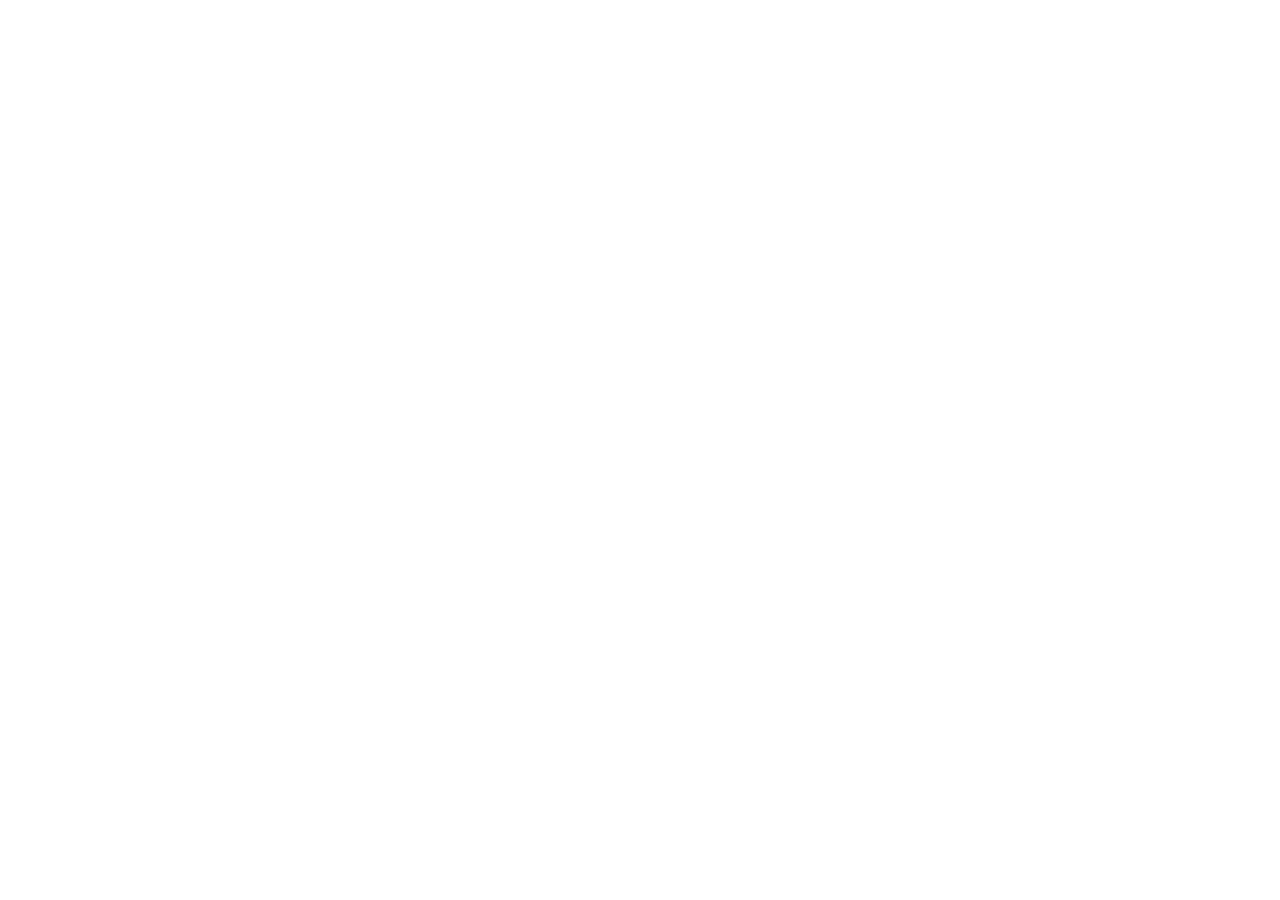
==== Pages/About.html @ cf289579 "DAY 1 DONE" ====
<!DOCTYPE html>
<html lang="en">
<head>
    <meta charset="UTF-8">
    <meta name="viewport" content="width=device-width, initial-scale=1.0">
    <title>About Us</title>
    <link rel="stylesheet" href="/style/reset.css" />
</head>
<body>
    
</body>
</html>
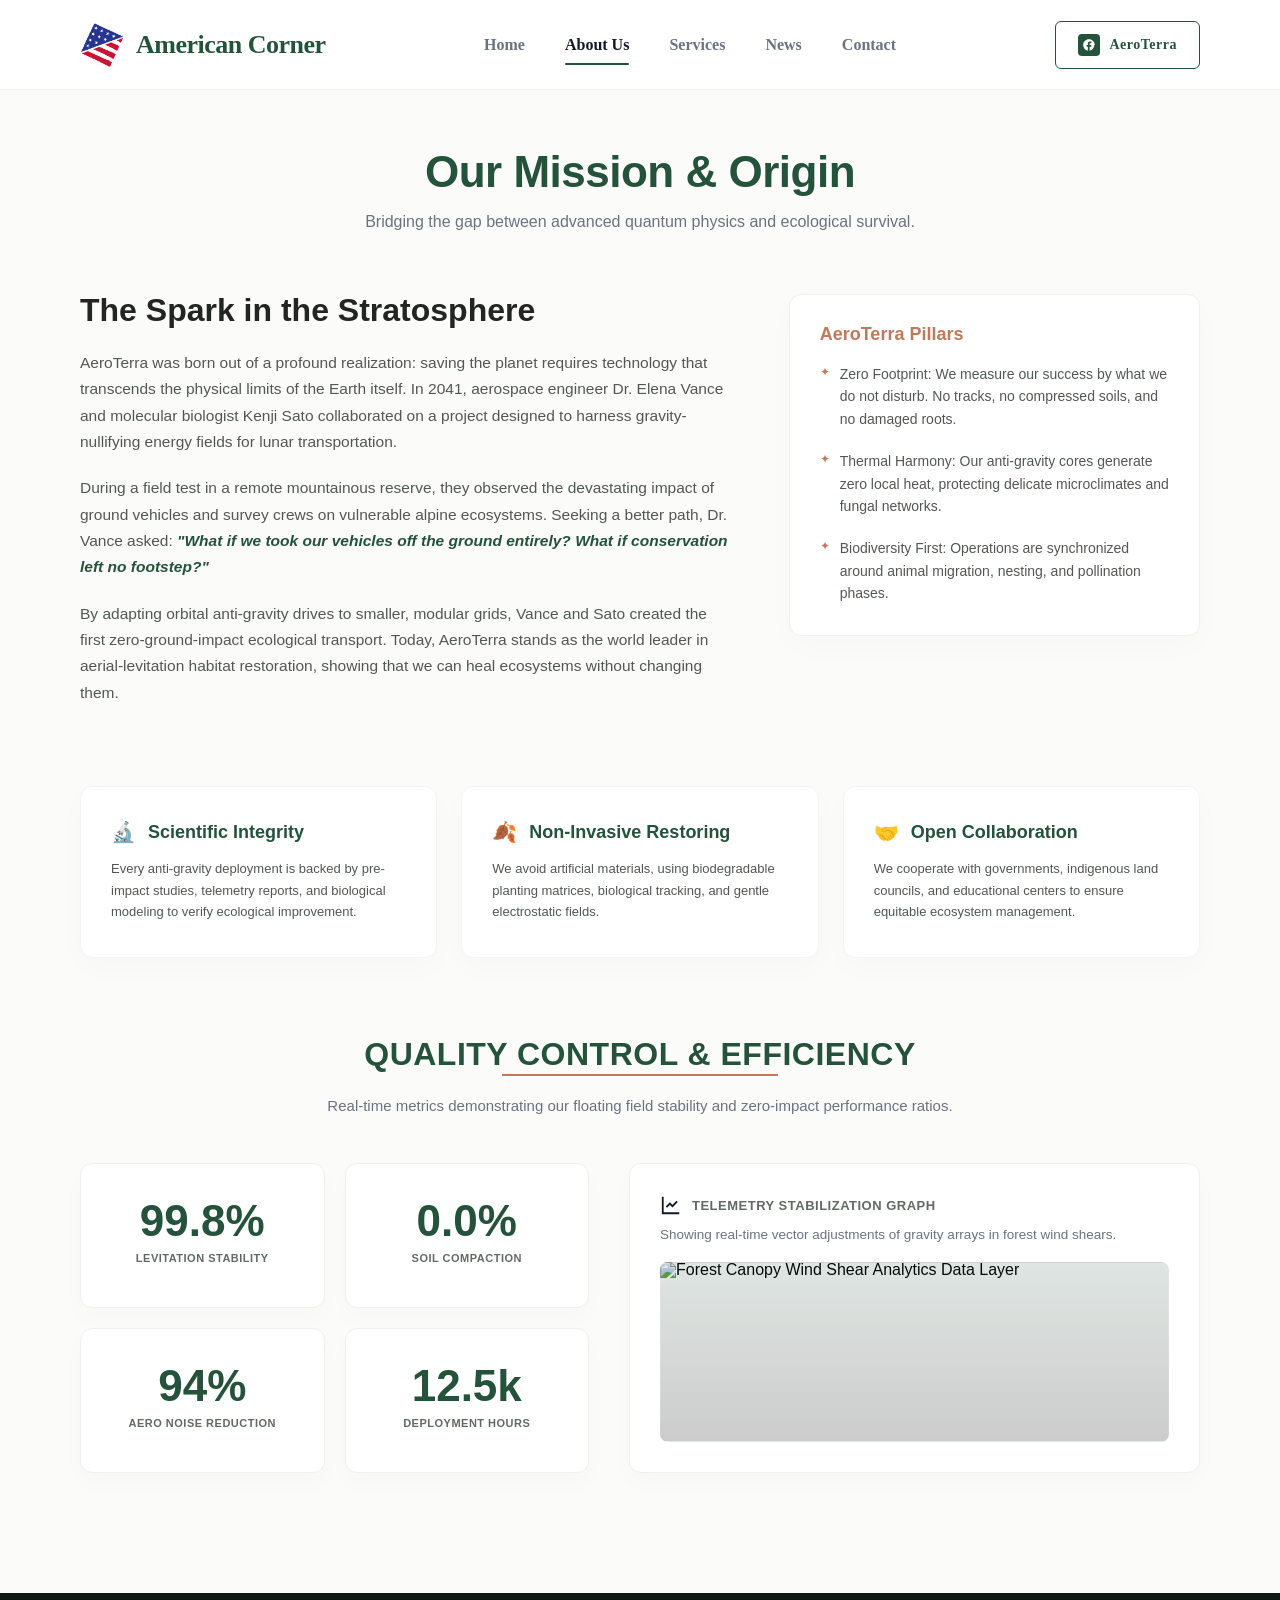
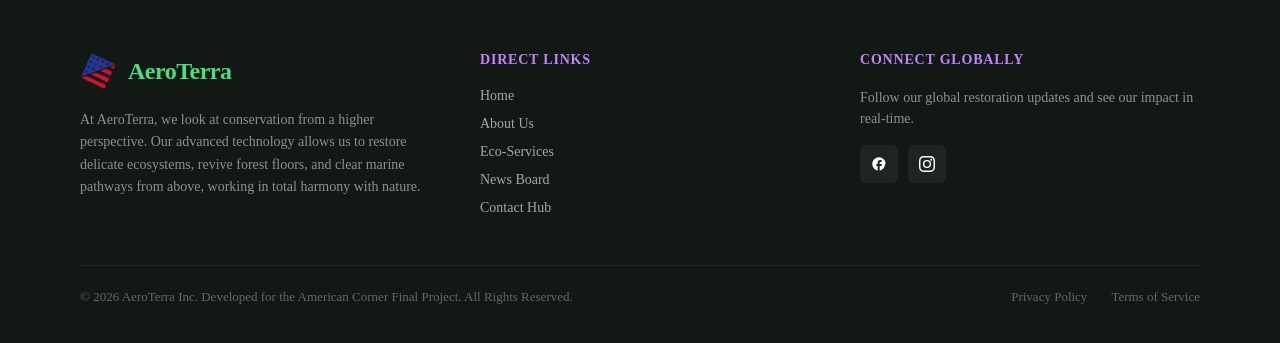
==== commit 3846b2d5: "DONE" ====
--- a/Pages/About.html
+++ b/Pages/About.html
@@ -1,12 +1,271 @@
-<!DOCTYPE html>
+<!doctype html>
 <html lang="en">
-<head>
-    <meta charset="UTF-8">
-    <meta name="viewport" content="width=device-width, initial-scale=1.0">
-    <title>About Us</title>
+  <head>
+    <meta charset="UTF-8" />
+    <meta name="viewport" content="width=device-width, initial-scale=1.0" />
+    <title>About Us - AeroTerra</title>
     <link rel="stylesheet" href="/style/reset.css" />
-</head>
-<body>
-    
-</body>
+    <link rel="stylesheet" href="/style/style.css" />
+  </head>
+  <body>
+    <nav class="navbar">
+      <div class="logo-container" onclick="window.location.href = '/'">
+        <img
+          src="/images/amspaces_logo_mark.png"
+          alt="Logo"
+          class="logo-icon"
+        />
+        <span class="logo-text">American Corner</span>
+      </div>
+
+      <ul class="nav-links">
+        <li><a href="/">Home</a></li>
+        <li><a href="/Pages/About.html" class="active">About Us</a></li>
+        <li><a href="/Pages/services.html">Services</a></li>
+        <li><a href="/Pages/News.html">News</a></li>
+        <li><a href="/Pages/Contact.html">Contact</a></li>
+      </ul>
+
+      <a
+        href="https://www.facebook.com/AmericanCornerTbilisi"
+        class="cta-button"
+        target="_blank"
+        rel="noopener noreferrer"
+      >
+        <div class="ts-icon">
+          <svg viewBox="0 0 24 24" fill="currentColor">
+            <path
+              d="M22 12c0-5.52-4.48-10-10-10S2 6.48 2 12c0 4.84 3.44 8.87 8 9.8V15H8v-3h2V9.5C10 7.57 11.57 6 13.5 6H16v3h-2c-.55 0-1 .45-1 1v2h3v3h-3v6.8c4.56-.93 8-4.96 8-9.8z"
+            />
+          </svg>
+        </div>
+        AeroTerra
+      </a>
+    </nav>
+
+    <main>
+      <section class="about-hero">
+        <h1 class="about-main-title">Our Mission & Origin</h1>
+        <p class="about-subtitle">
+          Bridging the gap between advanced quantum physics and ecological
+          survival.
+        </p>
+      </section>
+
+      <section class="about-story-container">
+        <div class="story-left">
+          <h2 class="about-section-heading">The Spark in the Stratosphere</h2>
+          <p class="story-paragraph">
+            AeroTerra was born out of a profound realization: saving the planet
+            requires technology that transcends the physical limits of the Earth
+            itself. In 2041, aerospace engineer Dr. Elena Vance and molecular
+            biologist Kenji Sato collaborated on a project designed to harness
+            gravity-nullifying energy fields for lunar transportation.
+          </p>
+          <p class="story-paragraph">
+            During a field test in a remote mountainous reserve, they observed
+            the devastating impact of ground vehicles and survey crews on
+            vulnerable alpine ecosystems. Seeking a better path, Dr. Vance
+            asked:
+            <span class="quote-text"
+              >"What if we took our vehicles off the ground entirely? What if
+              conservation left no footstep?"</span
+            >
+          </p>
+          <p class="story-paragraph">
+            By adapting orbital anti-gravity drives to smaller, modular grids,
+            Vance and Sato created the first zero-ground-impact ecological
+            transport. Today, AeroTerra stands as the world leader in
+            aerial-levitation habitat restoration, showing that we can heal
+            ecosystems without changing them.
+          </p>
+        </div>
+
+        <aside class="story-right-panel">
+          <h3 class="panel-heading">AeroTerra Pillars</h3>
+          <ul class="pillars-list">
+            <li>
+              <strong>Zero Footprint:</strong> We measure our success by what we
+              do not disturb. No tracks, no compressed soils, and no damaged
+              roots.
+            </li>
+            <li>
+              <strong>Thermal Harmony:</strong> Our anti-gravity cores generate
+              zero local heat, protecting delicate microclimates and fungal
+              networks.
+            </li>
+            <li>
+              <strong>Biodiversity First:</strong> Operations are synchronized
+              around animal migration, nesting, and pollination phases.
+            </li>
+          </ul>
+        </aside>
+      </section>
+
+      <section class="values-section">
+        <div class="values-grid">
+          <article class="value-card">
+            <div class="card-title-row">
+              <span class="card-icon">🔬</span>
+              <h3>Scientific Integrity</h3>
+            </div>
+            <p>
+              Every anti-gravity deployment is backed by pre-impact studies,
+              telemetry reports, and biological modeling to verify ecological
+              improvement.
+            </p>
+          </article>
+
+          <article class="value-card">
+            <div class="card-title-row">
+              <span class="card-icon">🍂</span>
+              <h3>Non-Invasive Restoring</h3>
+            </div>
+            <p>
+              We avoid artificial materials, using biodegradable planting
+              matrices, biological tracking, and gentle electrostatic fields.
+            </p>
+          </article>
+
+          <article class="value-card">
+            <div class="card-title-row">
+              <span class="card-icon">🤝</span>
+              <h3>Open Collaboration</h3>
+            </div>
+            <p>
+              We cooperate with governments, indigenous land councils, and
+              educational centers to ensure equitable ecosystem management.
+            </p>
+          </article>
+        </div>
+      </section>
+
+      <section class="qc-section">
+        <h2 class="qc-main-title">QUALITY CONTROL & EFFICIENCY</h2>
+        <p class="qc-subtitle">
+          Real-time metrics demonstrating our floating field stability and
+          zero-impact performance ratios.
+        </p>
+
+        <div class="qc-dashboard-container">
+          <div class="metrics-grid">
+            <div class="metric-box">
+              <div class="metric-number">99.8%</div>
+              <div class="metric-label">LEVITATION STABILITY</div>
+            </div>
+            <div class="metric-box">
+              <div class="metric-number">0.0%</div>
+              <div class="metric-label">SOIL COMPACTION</div>
+            </div>
+            <div class="metric-box">
+              <div class="metric-number">94%</div>
+              <div class="metric-label">AERO NOISE REDUCTION</div>
+            </div>
+            <div class="metric-box">
+              <div class="metric-number">12.5k</div>
+              <div class="metric-label">DEPLOYMENT HOURS</div>
+            </div>
+          </div>
+
+          <div class="telemetry-box">
+            <div class="telemetry-header">
+              <svg
+                class="graph-icon"
+                viewBox="0 0 24 24"
+                fill="none"
+                stroke="currentColor"
+                stroke-width="2"
+              >
+                <path d="M3 3v18h18M18.7 8l-5.1 5.2-2.8-2.7L7 14.3" />
+              </svg>
+              <h4>TELEMETRY STABILIZATION GRAPH</h4>
+            </div>
+            <p>
+              Showing real-time vector adjustments of gravity arrays in forest
+              wind shears.
+            </p>
+
+            <div class="telemetry-visual-wrapper">
+              <img
+                src="https://images.unsplash.com/photo-1511497584788-876760111969?q=80&w=1200"
+                alt="Forest Canopy Wind Shear Analytics Data Layer"
+                class="telemetry-img"
+              />
+              <div class="telemetry-grid-overlay"></div>
+            </div>
+          </div>
+        </div>
+      </section>
+    </main>
+
+    <footer class="footer-container">
+      <div class="footer-top">
+        <div class="footer-brand">
+          <div class="footer-logo-row">
+            <img
+              src="/images/amspaces_logo_mark.png"
+              alt="AeroTerra Logo"
+              class="footer-logo-icon"
+            />
+            <span class="footer-logo-text">AeroTerra</span>
+          </div>
+          <p class="footer-description-text">
+<p class="footer-description-text">
+            At AeroTerra, we look at conservation from a higher perspective. Our advanced technology 
+            allows us to restore delicate ecosystems, revive forest floors, and clear marine pathways 
+            from above, working in total harmony with nature.
+          </p>
+        </div>
+
+        <div class="footer-links-col">
+          <h3 class="footer-heading">DIRECT LINKS</h3>
+          <ul class="footer-links-list">
+            <li><a href="#">Home</a></li>
+            <li><a href="/Pages/About.html">About Us</a></li>
+            <li><a href="/Pages/services.html">Eco-Services</a></li>
+            <li><a href="/Pages/News.html">News Board</a></li>
+            <li><a href="/Pages/Contact.html">Contact Hub</a></li>
+          </ul>
+        </div>
+
+        <div class="footer-social-col">
+          <h3 class="footer-heading">CONNECT GLOBALLY</h3>
+          <p class="footer-social-text">
+            Follow our global restoration updates and see our impact in real-time.
+          </p>
+
+          <div class="footer-social-icons">
+            <a href="#" class="social-icon-btn" aria-label="Facebook">
+              <svg viewBox="0 0 24 24" fill="currentColor">
+                <path
+                  d="M22 12c0-5.52-4.48-10-10-10S2 6.48 2 12c0 4.84 3.44 8.87 8 9.8V15H8v-3h2V9.5C10 7.57 11.57 6 13.5 6H16v3h-2c-.55 0-1 .45-1 1v2h3v3h-3v6.8c4.56-.93 8-4.96 8-9.8z"
+                />
+              </svg>
+            </a>
+
+            <a href="#" class="social-icon-btn" aria-label="Instagram">
+              <svg viewBox="0 0 24 24" fill="currentColor">
+                <path
+                  d="M12 2.163c3.204 0 3.584.012 4.85.07 3.252.148 4.771 1.691 4.919 4.919.058 1.265.069 1.645.069 4.849 0 3.205-.012 3.584-.069 4.849-.149 3.225-1.664 4.771-4.919 4.919-1.266.058-1.644.07-4.85.07-3.204 0-3.584-.012-4.849-.07-3.26-.149-4.771-1.699-4.919-4.92-.058-1.265-.07-1.644-.07-4.849 0-3.204.013-3.583.07-4.849.149-3.227 1.664-4.771 4.919-4.919 1.266-.057 1.645-.069 4.849-.069zM12 0C8.741 0 8.333.014 7.053.072 2.695.272.273 2.69.073 7.051.014 8.333 0 8.741 0 12c0 3.259.014 3.668.072 4.948.2 4.358 2.618 6.78 6.98 6.98 1.281.058 1.689.072 4.948.072 3.259 0 3.668-.014 4.948-.072 4.354-.2 6.782-2.618 6.979-6.98.059-1.28.073-1.689.073-4.948 0-3.259-.014-3.667-.072-4.947-.196-4.354-2.617-6.78-6.979-6.98C15.668.014 15.259 0 12 0zm0 5.838a6.162 6.162 0 100 12.324 6.162 6.162 0 000-12.324zM12 16a4 4 0 110-8 4 4 0 010 8zm6.406-11.845a1.44 1.44 0 100 2.881 1.44 1.44 0 000-2.881z"
+                />
+              </svg>
+            </a>
+          </div>
+        </div>
+      </div>
+
+      <hr class="footer-divider" />
+
+      <div class="footer-bottom">
+        <span class="copyright"
+          >© 2026 AeroTerra Inc. Developed for the American Corner Final
+          Project. All Rights Reserved.</span
+        >
+        <div class="legal-links">
+          <a href="#">Privacy Policy</a>
+          <a href="#">Terms of Service</a>
+        </div>
+      </div>
+    </footer>
+  </body>
 </html>
--- a/style/style.css
+++ b/style/style.css
@@ -0,0 +1,1797 @@
+/* ==========================================================================
+   GLOBAL CONFIGURATION
+   ========================================================================== */
+* {
+  margin: 0;
+  padding: 0;
+  box-sizing: border-box; /* Ensures padding doesn't break element sizes */
+  font-family: "Segoe UI", Tahoma, Geneva, Verdana, sans-serif;
+}
+
+body {
+  background-color: #fbfbfa;
+  min-height: 100vh;
+}
+
+/* ==========================================================================
+   NAVBAR STYLE
+   ========================================================================== */
+.navbar {
+  position: sticky;
+  top: 0;
+  z-index: 100;
+  background-color: #ffffff;
+  height: 90px;
+  padding: 0 80px;
+  border-bottom: 1px solid #f0f0ee;
+  display: flex;
+  justify-content: space-between;
+  align-items: center;
+}
+
+.logo-container {
+  display: flex;
+  align-items: center;
+  gap: 12px;
+  cursor: pointer;
+}
+
+.logo-icon {
+  width: 44px;
+  height: 44px;
+  object-fit: contain;
+  border-radius: 10px;
+  transition: transform 0.3s ease;
+}
+
+.logo-container:hover .logo-icon {
+  transform: scale(1.05);
+}
+
+.logo-text {
+  font-size: 26px;
+  font-weight: 700;
+  color: #24523b;
+  letter-spacing: -0.5px;
+}
+
+.nav-links {
+  display: flex;
+  list-style: none;
+  gap: 40px;
+}
+
+.nav-links a {
+  text-decoration: none;
+  color: #6b7280;
+  font-size: 16px;
+  font-weight: 600;
+  padding: 8px 0;
+  position: relative;
+  transition: color 0.2s ease;
+}
+
+.nav-links a:hover {
+  color: #24523b;
+}
+
+.nav-links a.active {
+  color: #111827;
+  font-weight: 700;
+}
+
+/* Underline Animation Effect on Link Hover */
+.nav-links a::after {
+  content: "";
+  position: absolute;
+  bottom: -4px;
+  left: 0;
+  width: 100%;
+  height: 2px;
+  background-color: #24523b;
+  border-radius: 2px;
+  transform: scaleX(0);
+  transition: transform 0.25s ease-in-out;
+}
+
+.nav-links a.active::after,
+.nav-links a:hover::after {
+  transform: scaleX(1);
+}
+
+/* Navigation Call To Action button */
+.cta-button {
+  display: flex;
+  align-items: center;
+  gap: 10px;
+  border: 1px solid #24523b;
+  color: #24523b;
+  background: transparent;
+  padding: 12px 22px;
+  font-size: 14px;
+  font-weight: 700;
+  letter-spacing: 0.5px;
+  border-radius: 6px;
+  text-decoration: none;
+  transition: all 0.25s ease;
+}
+
+.ts-icon {
+  display: inline-flex;
+  align-items: center;
+  justify-content: center;
+  background-color: #24523b;
+  color: #ffffff;
+  width: 22px;
+  height: 22px;
+  border-radius: 4px;
+}
+
+.ts-icon svg {
+  width: 14px;
+  height: 14px;
+}
+
+.cta-button:hover {
+  background-color: rgba(36, 82, 59, 0.05);
+  box-shadow: 0 2px 8px rgba(36, 82, 59, 0.15);
+}
+
+/* ==========================================================================
+   HERO SECTION STYLE
+   ========================================================================== */
+.hero-container {
+  max-width: 1280px;
+  margin: 80px auto;
+  padding: 0 80px;
+  display: flex;
+  align-items: center;
+  justify-content: space-between;
+  gap: 60px;
+}
+
+.hero-left {
+  flex: 1.2;
+  max-width: 620px;
+}
+
+.hero-badge {
+  display: inline-block;
+  border: 1px solid #24523b;
+  color: #24523b;
+  font-size: 11px;
+  font-weight: 600;
+  letter-spacing: 0.5px;
+  padding: 6px 14px;
+  border-radius: 4px;
+  margin-bottom: 28px;
+  background-color: rgba(36, 82, 59, 0.04);
+}
+
+.hero-title {
+  font-size: 52px;
+  font-weight: 800;
+  color: #222522;
+  line-height: 1.15;
+  margin-bottom: 24px;
+  letter-spacing: -1px;
+}
+
+.highlight-text {
+  color: #24523b;
+}
+
+.hero-description {
+  font-size: 16px;
+  line-height: 1.65;
+  color: #525853;
+  margin-bottom: 40px;
+}
+
+.hero-buttons {
+  display: flex;
+  gap: 16px;
+}
+
+.btn-primary {
+  display: inline-block;
+  background-color: #24523b;
+  color: #ffffff;
+  text-decoration: none;
+  font-size: 15px;
+  font-weight: 700;
+  padding: 14px 32px;
+  border-radius: 6px;
+  transition: all 0.2s ease;
+  border: 1px solid #24523b;
+}
+
+.btn-primary:hover {
+  background-color: #1b3d2c;
+  border-color: #1b3d2c;
+  box-shadow: 0 4px 12px rgba(36, 82, 59, 0.15);
+}
+
+.btn-secondary {
+  display: inline-block;
+  border: 1px solid #24523b;
+  color: #24523b;
+  text-decoration: none;
+  font-size: 15px;
+  font-weight: 700;
+  padding: 14px 32px;
+  border-radius: 6px;
+  transition: all 0.2s ease;
+  background-color: transparent;
+}
+
+.btn-secondary:hover {
+  background-color: rgba(36, 82, 59, 0.04);
+}
+
+.hero-right {
+  flex: 0.8;
+  display: flex;
+  justify-content: flex-end;
+}
+
+/* Organic circular shape border-radius */
+.blob-image-wrapper {
+  width: 100%;
+  max-width: 480px;
+  height: 440px;
+  overflow: hidden;
+  box-shadow: 0 20px 40px rgba(0, 0, 0, 0.06);
+  border-radius: 42% 58% 50% 50% / 55% 45% 55% 45%;
+  transition: border-radius 0.6s ease-in-out;
+}
+
+.blob-image {
+  width: 100%;
+  height: 100%;
+  object-fit: cover;
+  transition: transform 0.6s ease;
+}
+
+.blob-image-wrapper:hover {
+  border-radius: 50% 50% 42% 58% / 45% 55% 45% 55%;
+}
+
+.blob-image-wrapper:hover .blob-image {
+  transform: scale(1.03);
+}
+
+/* ==========================================================================
+   FOOTER STYLE (Dark theme from screenshot)
+   ========================================================================== */
+.footer-container {
+  background-color: #121814; /* Dark eco-background color */
+  padding: 60px 80px 40px 80px;
+  color: #9ca3af;
+}
+
+/* Keeps the three main groups neatly spaced side-by-side */
+.footer-top {
+  max-width: 1280px;
+  margin: 0 auto;
+  display: flex;
+  justify-content: space-between;
+  align-items: flex-start;
+  gap: 40px;
+}
+
+/* 1. Left Brand Column styles */
+.footer-brand {
+  flex: 1.2;
+  max-width: 360px;
+}
+
+.footer-logo-row {
+  display: flex;
+  align-items: center;
+  gap: 12px;
+  margin-bottom: 20px;
+}
+
+.footer-logo-icon {
+  width: 36px;
+  height: 36px;
+  object-fit: contain;
+  border-radius: 8px;
+}
+
+.footer-logo-text {
+  font-size: 24px;
+  font-weight: 700;
+  color: #4ade80; /* Clean eco-green logo color */
+  letter-spacing: -0.5px;
+}
+
+.footer-description-text {
+  font-size: 14px;
+  line-height: 1.6;
+  color: #8a938c;
+}
+
+/* 2. Middle Column Heading styles */
+.footer-heading {
+  font-size: 14px;
+  font-weight: 700;
+  color: #c084fc; /* Tinted color for sub-headers */
+  letter-spacing: 0.8px;
+  margin-bottom: 20px;
+}
+
+.footer-links-col {
+  flex: 0.8;
+}
+
+.footer-links-list {
+  list-style: none;
+  display: flex;
+  flex-direction: column;
+  gap: 12px;
+}
+
+.footer-links-list a {
+  text-decoration: none;
+  color: #a3a8a4;
+  font-size: 14px;
+  font-weight: 500;
+  transition: color 0.2s ease;
+}
+
+.footer-links-list a:hover {
+  color: #ffffff;
+}
+
+/* 3. Right Column Social networks layout */
+.footer-social-col {
+  flex: 1.2;
+  max-width: 340px;
+}
+
+.footer-social-text {
+  font-size: 14px;
+  line-height: 1.5;
+  color: #8a938c;
+  margin-bottom: 16px;
+}
+
+.footer-social-icons {
+  display: flex;
+  gap: 10px;
+}
+
+.social-icon-btn {
+  display: inline-flex;
+  align-items: center;
+  justify-content: center;
+  width: 38px;
+  height: 38px;
+  background-color: #1e2520; /* Darker background square button box */
+  color: #ffffff;
+  border-radius: 6px;
+  text-decoration: none;
+  transition: all 0.2s ease;
+}
+
+.social-icon-btn svg {
+  width: 16px;
+  height: 16px;
+}
+
+.social-icon-btn:hover {
+  background-color: #2e3a32;
+  transform: translateY(-2px);
+}
+
+/* Bottom Row Layout (Copyright + Privacy links) */
+.footer-divider {
+  border: 0;
+  height: 1px;
+  background-color: #1f2923;
+  max-width: 1280px;
+  margin: 50px auto 24px auto;
+}
+
+.footer-bottom {
+  max-width: 1280px;
+  margin: 0 auto;
+  display: flex;
+  justify-content: space-between;
+  align-items: center;
+  font-size: 13px;
+  color: #626a64;
+}
+
+.legal-links {
+  display: flex;
+  gap: 24px;
+}
+
+.legal-links a {
+  color: #626a64;
+  text-decoration: none;
+  transition: color 0.2s ease;
+}
+
+.legal-links a:hover {
+  color: #a3a8a4;
+}
+
+/* ==========================================================================
+   ABOUT US PAGE STYLING
+   ========================================================================== */
+
+/* Hero Banner */
+.about-hero {
+  text-align: center;
+  padding: 60px 80px 20px 80px;
+  max-width: 1280px;
+  margin: 0 auto;
+}
+
+.about-main-title {
+  font-size: 48px;
+  font-weight: 800;
+  color: #24523b;
+  margin-bottom: 16px;
+  letter-spacing: -0.5px;
+}
+
+.about-subtitle {
+  font-size: 18px;
+  color: #6b7280;
+  font-weight: 500;
+}
+
+/* History Content Story */
+.about-story-container {
+  max-width: 1280px;
+  margin: 40px auto;
+  padding: 0 80px;
+  display: -webkit-box;
+  display: -ms-flexbox;
+  display: flex;
+  gap: 60px;
+}
+
+.story-left {
+  -webkit-box-flex: 1.3;
+  -ms-flex: 1.3;
+  flex: 1.3;
+}
+
+.about-section-heading {
+  font-size: 32px;
+  font-weight: 700;
+  color: #222522;
+  margin-bottom: 24px;
+}
+
+.story-paragraph {
+  font-size: 15.5px;
+  line-height: 1.7;
+  color: #525853;
+  margin-bottom: 20px;
+}
+
+.quote-text {
+  font-style: italic;
+  font-weight: 600;
+  color: #24523b;
+}
+
+/* Pillars Sidebar Box */
+.story-right-panel {
+  -webkit-box-flex: 0.7;
+  -ms-flex: 0.7;
+  flex: 0.7;
+  background-color: #ffffff;
+  border-radius: 12px;
+  padding: 30px;
+  box-shadow: 0 10px 30px rgba(0, 0, 0, 0.02);
+  align-self: flex-start;
+  border: 1px solid #f0f0ee;
+}
+
+.panel-heading {
+  font-size: 18px;
+  font-weight: 700;
+  color: #bd7a5c; /* Accent color from screenshot */
+  margin-bottom: 20px;
+}
+
+.pillars-list {
+  list-style: none;
+  display: -webkit-box;
+  display: -ms-flexbox;
+  display: flex;
+  flex-direction: column;
+  gap: 20px;
+}
+
+.pillars-list li {
+  font-size: 14px;
+  line-height: 1.6;
+  color: #525853;
+  position: relative;
+  padding-left: 20px;
+}
+
+/* Custom pseudo-element bullet markers */
+.pillars-list li::before {
+  content: "✦";
+  position: absolute;
+  left: 0;
+  top: 0;
+  color: #bd7a5c;
+  font-size: 12px;
+}
+
+/* Brand Values Layout Grid */
+.values-section {
+  max-width: 1280px;
+  margin: 60px auto;
+  padding: 0 80px;
+}
+
+.values-grid {
+  display: -ms-grid;
+  display: grid;
+  grid-template-columns: repeat(auto-fit, minmax(300px, 1fr));
+  gap: 24px;
+}
+
+.value-card {
+  background-color: #ffffff;
+  padding: 30px;
+  border-radius: 12px;
+  box-shadow: 0 15px 35px rgba(0, 0, 0, 0.03);
+  border: 1px solid #f3f4f6;
+  -webkit-transition:
+    -webkit-transform 0.3s cubic-bezier(0.25, 0.46, 0.45, 0.94),
+    box-shadow 0.3s ease;
+  transition:
+    transform 0.3s cubic-bezier(0.25, 0.46, 0.45, 0.94),
+    box-shadow 0.3s ease;
+}
+
+/* Pseudo hover effect elevation transition */
+.value-card:hover {
+  -webkit-transform: translateY(-6px);
+  transform: translateY(-6px);
+  box-shadow: 0 20px 40px rgba(36, 82, 59, 0.06);
+}
+
+.card-title-row {
+  display: -webkit-box;
+  display: -ms-flexbox;
+  display: flex;
+  align-items: center;
+  gap: 12px;
+  margin-bottom: 16px;
+}
+
+.card-icon {
+  font-size: 20px;
+}
+
+.value-card h3 {
+  font-size: 18px;
+  font-weight: 700;
+  color: #24523b;
+}
+
+.value-card p {
+  font-size: 14px;
+  line-height: 1.6;
+  color: #6b7280;
+}
+
+/* Quality Control Metrics Module */
+.qc-section {
+  max-width: 1280px;
+  margin: 80px auto;
+  padding: 0 80px 40px 80px;
+  text-align: center;
+}
+
+.qc-main-title {
+  font-size: 32px;
+  font-weight: 800;
+  color: #24523b;
+  letter-spacing: 0.5px;
+  margin-bottom: 14px;
+  position: relative;
+  display: inline-block;
+}
+
+/* Underline border accent using pseudo element */
+.qc-main-title::after {
+  content: "";
+  position: absolute;
+  bottom: -6px;
+  left: 25%;
+  width: 50%;
+  height: 2px;
+  background-color: #bd7a5c;
+}
+
+.qc-subtitle {
+  font-size: 15px;
+  color: #6b7280;
+  margin-top: 14px;
+  margin-bottom: 50px;
+}
+
+.qc-dashboard-container {
+  display: -webkit-box;
+  display: -ms-flexbox;
+  display: flex;
+  gap: 40px;
+  text-align: left;
+}
+
+.metrics-grid {
+  -webkit-box-flex: 1;
+  -ms-flex: 1;
+  flex: 1;
+  display: -ms-grid;
+  display: grid;
+  grid-template-columns: repeat(2, 1fr);
+  gap: 20px;
+}
+
+.metric-box {
+  background-color: #ffffff;
+  padding: 35px 20px;
+  border-radius: 12px;
+  box-shadow: 0 10px 25px rgba(0, 0, 0, 0.02);
+  text-align: center;
+  border: 1px solid #f0f0ee;
+}
+
+.metric-number {
+  font-size: 44px;
+  font-weight: 800;
+  color: #24523b;
+  margin-bottom: 10px;
+}
+
+.metric-label {
+  font-size: 11px;
+  font-weight: 700;
+  color: #626a64;
+  letter-spacing: 0.5px;
+}
+
+/* Telemetry Analytics Canvas Area */
+.telemetry-box {
+  -webkit-box-flex: 1;
+  -ms-flex: 1;
+  flex: 1;
+  background-color: #ffffff;
+  border-radius: 12px;
+  padding: 30px;
+  box-shadow: 0 10px 25px rgba(0, 0, 0, 0.02);
+  border: 1px solid #f0f0ee;
+  display: -webkit-box;
+  display: -ms-flexbox;
+  display: flex;
+  flex-direction: column;
+}
+
+.telemetry-header {
+  display: -webkit-box;
+  display: -ms-flexbox;
+  display: flex;
+  align-items: center;
+  gap: 10px;
+  margin-bottom: 12px;
+}
+
+.graph-icon {
+  width: 22px;
+  height: 22px;
+  color: #111827;
+}
+
+.telemetry-header h4 {
+  font-size: 13px;
+  font-weight: 700;
+  color: #626a64;
+  letter-spacing: 0.5px;
+}
+
+.telemetry-box p {
+  font-size: 13.5px;
+  color: #6b7280;
+  margin-bottom: 20px;
+}
+
+.telemetry-visual-wrapper {
+  position: relative;
+  width: 100%;
+  -webkit-box-flex: 1;
+  -ms-flex: 1;
+  flex: 1;
+  min-height: 180px;
+  border-radius: 8px;
+  overflow: hidden;
+}
+
+.telemetry-img {
+  width: 100%;
+  height: 100%;
+  object-fit: cover;
+  display: block;
+}
+
+/* High tech matrix alignment grid overlay layer */
+.telemetry-grid-overlay {
+  position: absolute;
+  top: 0;
+  left: 0;
+  width: 100%;
+  height: 100%;
+  background: linear-gradient(rgba(36, 82, 59, 0.15), rgba(0, 0, 0, 0.2));
+  border: 1px solid rgba(255, 255, 255, 0.1);
+  pointer-events: none;
+}
+
+/* Responsive Structural Breakpoints */
+@media (max-width: 992px) {
+  .about-story-container,
+  .qc-dashboard-container {
+    flex-direction: column;
+  }
+  .story-right-panel,
+  .telemetry-box {
+    width: 100%;
+  }
+  .about-hero {
+    padding: 40px 40px 10px 40px;
+  }
+  .about-story-container,
+  .values-section,
+  .qc-section {
+    padding: 0 40px;
+  }
+}
+
+@media (max-width: 576px) {
+  .metrics-grid {
+    grid-template-columns: 1fr;
+  }
+  .about-main-title {
+    font-size: 34px;
+  }
+  .about-section-heading {
+    font-size: 26px;
+  }
+}
+
+/* ==========================================================================
+   ACTIVE ECO-SERVICES STYLING
+   ========================================================================== */
+
+/* Header Area styling */
+.services-hero {
+  text-align: center;
+  padding: 60px 80px 20px 80px;
+  max-width: 1280px;
+  margin: 0 auto;
+}
+
+.services-main-title {
+  font-size: 42px;
+  font-weight: 800;
+  color: #24523b;
+  margin-bottom: 14px;
+  letter-spacing: -0.5px;
+}
+
+.services-subtitle {
+  font-size: 16px;
+  color: #6b7280;
+  font-weight: 500;
+}
+
+/* Grid Wrapper Alignment */
+.services-container {
+  max-width: 1280px;
+  margin: 20px auto 80px auto;
+  padding: 0 80px;
+}
+
+.services-grid {
+  display: -ms-grid;
+  display: grid;
+  grid-template-columns: repeat(auto-fit, minmax(320px, 1fr));
+  gap: 30px;
+}
+
+/* Base Card UI Structure */
+.service-display-card {
+  background-color: #ffffff;
+  border-radius: 14px;
+  padding: 40px 30px;
+  box-shadow: 0 10px 30px rgba(0, 0, 0, 0.02);
+  border: 1px solid #f3f4f5;
+  text-align: center;
+  display: -webkit-box;
+  display: -ms-flexbox;
+  display: flex;
+  flex-direction: column;
+  -webkit-box-align: center;
+  -ms-flex-align: center;
+  align-items: center;
+  -webkit-transition:
+    -webkit-transform 0.3s cubic-bezier(0.25, 0.46, 0.45, 0.94),
+    box-shadow 0.3s ease;
+  transition:
+    transform 0.3s cubic-bezier(0.25, 0.46, 0.45, 0.94),
+    box-shadow 0.3s ease;
+}
+
+/* Soft Levitation Floating Card Hover Effect */
+.service-display-card:hover {
+  -webkit-transform: translateY(-8px);
+  transform: translateY(-8px);
+  box-shadow: 0 20px 45px rgba(36, 82, 59, 0.05);
+}
+
+/* Brown Accent Icons */
+.service-icon-wrapper {
+  margin-bottom: 22px;
+  color: #bd7a5c;
+  display: -webkit-inline-box;
+  display: -ms-inline-flexbox;
+  display: inline-flex;
+}
+
+.srv-icon {
+  font-size: 26px;
+}
+
+.service-display-card h3 {
+  font-size: 19px;
+  font-weight: 700;
+  color: #222522;
+  margin-bottom: 14px;
+}
+
+.service-display-card p {
+  font-size: 14px;
+  line-height: 1.6;
+  color: #6b7280;
+  margin-bottom: 28px;
+  -webkit-box-flex: 1;
+  -ms-flex: 1;
+  flex: 1; /* Pushes buttons to line up evenly */
+}
+
+/* View System Details Button (Card 1) */
+.service-btn-primary {
+  display: inline-block;
+  width: 100%;
+  text-align: center;
+  text-decoration: none;
+  font-size: 13px;
+  font-weight: 700;
+  padding: 12px 20px;
+  border-radius: 6px;
+  border: 1px solid #24523b;
+  background-color: #24523b;
+  color: #ffffff;
+  -webkit-transition: all 0.2s ease;
+  transition: all 0.2s ease;
+}
+
+.service-btn-primary:hover {
+  background-color: #1b3d2c;
+  border-color: #1b3d2c;
+  box-shadow: 0 4px 12px rgba(36, 82, 59, 0.15);
+}
+
+/* Inquire About Tech Button (Cards 2-6) */
+.service-btn-secondary {
+  display: inline-block;
+  width: 100%;
+  text-align: center;
+  text-decoration: none;
+  font-size: 13px;
+  font-weight: 700;
+  padding: 12px 20px;
+  border-radius: 6px;
+  border: 1px solid #bd7a5c;
+  color: #bd7a5c;
+  background-color: transparent;
+  -webkit-transition: all 0.2s ease;
+  transition: all 0.2s ease;
+}
+
+.service-btn-secondary:hover {
+  background-color: rgba(189, 122, 92, 0.04);
+  box-shadow: 0 4px 12px rgba(189, 122, 92, 0.08);
+}
+
+/* Responsive Grid Adapters */
+@media (max-width: 992px) {
+  .services-hero {
+    padding: 40px 40px 10px 40px;
+  }
+  .services-container {
+    padding: 0 40px;
+  }
+}
+
+@media (max-width: 768px) {
+  .services-main-title {
+    font-size: 32px;
+  }
+  .services-grid {
+    grid-template-columns: 1fr;
+  }
+}
+
+/* ==========================================================================
+   NEWS & DISPATCHES STYLING
+   ========================================================================== */
+
+/* Main Header Typography positioning */
+.news-hero {
+  text-align: center;
+  padding: 60px 80px 20px 80px;
+  max-width: 1280px;
+  margin: 0 auto;
+}
+
+.news-main-title {
+  font-size: 44px;
+  font-weight: 800;
+  color: #24523b;
+  margin-bottom: 16px;
+  letter-spacing: -0.5px;
+}
+
+.news-subtitle {
+  font-size: 16px;
+  line-height: 1.5;
+  color: #6b7280;
+  max-width: 680px;
+  margin: 0 auto;
+}
+
+/* Two-column Asymmetric Framework */
+.news-layout-container {
+  max-width: 1280px;
+  margin: 40px auto 80px auto;
+  padding: 0 80px;
+  display: -webkit-box;
+  display: -ms-flexbox;
+  display: flex;
+  gap: 40px;
+}
+
+/* Left stream properties */
+.news-feed-stream {
+  -webkit-box-flex: 1.4;
+  -ms-flex: 1.4;
+  flex: 1.4;
+  display: -webkit-box;
+  display: -ms-flexbox;
+  display: flex;
+  flex-direction: column;
+  gap: 24px;
+}
+
+/* Right sidebar container elements */
+.news-sidebar-panel {
+  -webkit-box-flex: 0.6;
+  -ms-flex: 0.6;
+  flex: 0.6;
+  display: -webkit-box;
+  display: -ms-flexbox;
+  display: flex;
+  flex-direction: column;
+  gap: 24px;
+}
+
+/* Article Feed Card layout properties */
+.news-card-entry {
+  background-color: #ffffff;
+  border-radius: 12px;
+  padding: 35px;
+  box-shadow: 0 10px 30px rgba(0, 0, 0, 0.02);
+  border: 1px solid #f3f4f6;
+  -webkit-transition:
+    -webkit-transform 0.3s cubic-bezier(0.25, 0.46, 0.45, 0.94),
+    box-shadow 0.3s ease;
+  transition:
+    transform 0.3s cubic-bezier(0.25, 0.46, 0.45, 0.94),
+    box-shadow 0.3s ease;
+}
+
+.news-card-entry:hover {
+  -webkit-transform: translateY(-4px);
+  transform: translateY(-4px);
+  box-shadow: 0 15px 35px rgba(36, 82, 59, 0.04);
+}
+
+/* Custom Header row inside feeds */
+.entry-meta-header {
+  display: -webkit-box;
+  display: -ms-flexbox;
+  display: flex;
+  -webkit-box-pack: justify;
+  -ms-flex-pack: justify;
+  justify-content: space-between;
+  -webkit-box-align: center;
+  -ms-flex-align: center;
+  align-items: center;
+  margin-bottom: 18px;
+  gap: 15px;
+  flex-wrap: wrap;
+}
+
+.entry-badge-group {
+  display: -webkit-inline-box;
+  display: -ms-inline-flexbox;
+  display: inline-flex;
+  -webkit-box-align: center;
+  -ms-flex-align: center;
+  align-items: center;
+  gap: 8px;
+}
+
+.entry-icon {
+  font-size: 16px;
+  color: #111827;
+}
+
+.entry-badge-text {
+  font-size: 11px;
+  font-weight: 700;
+  color: #626a64;
+  letter-spacing: 0.5px;
+}
+
+.entry-date-category {
+  font-size: 11px;
+  font-weight: 700;
+  color: #bd7a5c;
+  letter-spacing: 0.5px;
+}
+
+.entry-title {
+  font-size: 24px;
+  font-weight: 700;
+  color: #24523b;
+  line-height: 1.3;
+  margin-bottom: 14px;
+}
+
+.entry-excerpt {
+  font-size: 14.5px;
+  line-height: 1.65;
+  color: #525853;
+  margin-bottom: 22px;
+}
+
+/* Link Actions with sliding structural transitions */
+.read-more-link {
+  font-size: 13px;
+  font-weight: 700;
+  color: #24523b;
+  text-decoration: none;
+  display: -webkit-inline-box;
+  display: -ms-inline-flexbox;
+  display: inline-flex;
+  -webkit-box-align: center;
+  -ms-flex-align: center;
+  align-items: center;
+  gap: 4px;
+  -webkit-transition: color 0.2s ease;
+  transition: color 0.2s ease;
+}
+
+.arrow-transition {
+  -webkit-transition: -webkit-transform 0.2s ease;
+  transition: transform 0.2s ease;
+}
+
+.read-more-link:hover {
+  color: #1b3d2c;
+}
+
+.read-more-link:hover .arrow-transition {
+  -webkit-transform: translateX(4px);
+  transform: translateX(4px);
+}
+
+/* Sidebar Box Configurations */
+.sidebar-widget {
+  background-color: #ffffff;
+  border-radius: 12px;
+  padding: 30px;
+  box-shadow: 0 10px 30px rgba(0, 0, 0, 0.02);
+  border: 1px solid #f0f0ee;
+}
+
+.widget-main-title {
+  font-size: 14px;
+  font-weight: 700;
+  color: #24523b;
+  letter-spacing: 0.5px;
+}
+
+.widget-title-line {
+  border: 0;
+  height: 1px;
+  background-color: #e5e7eb;
+  margin: 12px 0 20px 0;
+}
+
+/* Sub-items data wrappers */
+.hub-location-item,
+.trial-info-item {
+  margin-bottom: 18px;
+}
+
+.hub-location-item:last-child,
+.trial-info-item:last-child {
+  margin-bottom: 0;
+}
+
+.hub-location-item h4,
+.trial-info-item h4 {
+  font-size: 14px;
+  font-weight: 700;
+  color: #111827;
+  margin-bottom: 4px;
+}
+
+.hub-location-item p,
+.trial-info-item p {
+  font-size: 12.5px;
+  line-height: 1.5;
+  color: #6b7280;
+}
+
+/* Responsive Adaptive Viewports */
+@media (max-width: 992px) {
+  .news-layout-container {
+    flex-direction: column;
+  }
+  .news-hero {
+    padding: 40px 40px 10px 40px;
+  }
+  .news-layout-container {
+    padding: 0 40px;
+  }
+}
+
+@media (max-width: 576px) {
+  .news-main-title {
+    font-size: 32px;
+  }
+  .entry-title {
+    font-size: 20px;
+  }
+  .entry-meta-header {
+    flex-direction: column;
+    align-items: flex-start;
+    gap: 6px;
+  }
+}
+
+/* ==========================================================================
+   ABOUT US PAGE STYLING
+   ========================================================================== */
+
+/* Main Header Typography Positioning */
+.about-hero {
+  text-align: center;
+  padding: 60px 80px 20px 80px;
+  max-width: 1280px;
+  margin: 0 auto;
+}
+
+.about-main-title {
+  font-size: 44px;
+  font-weight: 800;
+  color: #24523b;
+  margin-bottom: 16px;
+  letter-spacing: -0.5px;
+}
+
+.about-subtitle {
+  font-size: 16px;
+  line-height: 1.5;
+  color: #6b7280;
+  max-width: 680px;
+  margin: 0 auto;
+}
+
+/* Two-column Origin Framework */
+.about-layout-container {
+  max-width: 1280px;
+  margin: 40px auto;
+  padding: 0 80px;
+  display: -webkit-box;
+  display: -ms-flexbox;
+  display: flex;
+  gap: 50px;
+}
+
+/* Left Column: Origin Story Paragraphs */
+.story-text-column {
+  -webkit-box-flex: 1.2;
+  -ms-flex: 1.2;
+  flex: 1.2;
+}
+
+.story-text-column h2 {
+  font-size: 28px;
+  font-weight: 700;
+  color: #24523b;
+  margin-bottom: 20px;
+  letter-spacing: -0.3px;
+}
+
+.story-text-column p {
+  font-size: 14.5px;
+  line-height: 1.7;
+  color: #4b5563;
+  margin-bottom: 18px;
+}
+
+.story-text-column em {
+  font-style: italic;
+  color: #111827;
+  font-weight: 500;
+}
+
+/* Right Card: Pillars Sidebar Panel */
+.pillars-sidebar-card {
+  -webkit-box-flex: 0.8;
+  -ms-flex: 0.8;
+  flex: 0.8;
+  background-color: #ffffff;
+  border-radius: 12px;
+  padding: 35px;
+  box-shadow: 0 10px 30px rgba(0, 0, 0, 0.02);
+  border: 1px solid #f3f4f6;
+  align-self: flex-start;
+}
+
+.pillars-sidebar-card h3 {
+  font-size: 16px;
+  font-weight: 700;
+  color: #bd7a5c;
+  margin-bottom: 24px;
+  letter-spacing: 0.3px;
+}
+
+.pillar-item {
+  margin-bottom: 22px;
+}
+
+.pillar-item:last-child {
+  margin-bottom: 0;
+}
+
+.pillar-item h4 {
+  font-size: 14px;
+  font-weight: 700;
+  color: #111827;
+  margin-bottom: 6px;
+}
+
+.pillar-item p {
+  font-size: 13px;
+  line-height: 1.6;
+  color: #525853;
+}
+
+/* 3-Card Core Values Grid Layout */
+.values-container {
+  max-width: 1280px;
+  margin: 30px auto 60px auto;
+  padding: 0 80px;
+}
+
+.values-grid {
+  display: grid;
+  grid-template-columns: repeat(3, 1fr);
+  gap: 24px;
+}
+
+.value-card {
+  background-color: #ffffff;
+  border-radius: 12px;
+  padding: 35px 30px;
+  box-shadow: 0 10px 30px rgba(0, 0, 0, 0.02);
+  border: 1px solid #f3f4f6;
+}
+
+.val-title {
+  font-size: 16px;
+  font-weight: 700;
+  margin-bottom: 14px;
+  display: -webkit-box;
+  display: -ms-flexbox;
+  display: flex;
+  -webkit-box-align: center;
+  -ms-flex-align: center;
+  align-items: center;
+  gap: 8px;
+}
+
+.val-icon {
+  font-size: 16px;
+}
+
+.green-accent {
+  color: #24523b;
+}
+.brown-accent {
+  color: #bd7a5c;
+}
+.orange-accent {
+  color: #d97706;
+}
+
+.value-card p {
+  font-size: 13px;
+  line-height: 1.65;
+  color: #525853;
+}
+
+/* Quality Control Metrics Module */
+.qc-metrics-section {
+  max-width: 1280px;
+  margin: 80px auto 100px auto;
+  padding: 0 80px;
+  text-align: center;
+}
+
+.qc-section-title {
+  font-size: 28px;
+  font-weight: 800;
+  color: #24523b;
+  margin-bottom: 14px;
+  letter-spacing: 0.5px;
+}
+
+.qc-section-subtitle {
+  font-size: 14px;
+  color: #6b7280;
+  margin-bottom: 45px;
+}
+
+.qc-dashboard-layout {
+  display: -webkit-box;
+  display: -ms-flexbox;
+  display: flex;
+  gap: 40px;
+  text-align: left;
+}
+
+/* Left Grid: 2x2 Dashboard Metrics cards */
+.stats-box-grid {
+  -webkit-box-flex: 1.1;
+  -ms-flex: 1.1;
+  flex: 1.1;
+  display: grid;
+  grid-template-columns: repeat(2, 1fr);
+  gap: 20px;
+}
+
+.stat-card {
+  background-color: #ffffff;
+  border-radius: 10px;
+  padding: 30px;
+  border: 1px solid #f0f0ee;
+  box-shadow: 0 10px 25px rgba(0, 0, 0, 0.01);
+  display: -webkit-box;
+  display: -ms-flexbox;
+  display: flex;
+  flex-direction: column;
+  -webkit-box-pack: center;
+  -ms-flex-pack: center;
+  justify-content: center;
+}
+
+.stat-number {
+  font-size: 38px;
+  font-weight: 800;
+  color: #24523b;
+  line-height: 1.1;
+  margin-bottom: 8px;
+}
+
+.stat-label {
+  font-size: 11px;
+  font-weight: 700;
+  color: #6b7280;
+  letter-spacing: 0.5px;
+}
+
+/* Right Panel: Stabilization Telemetry Box Override */
+.graph-info-panel {
+  -webkit-box-flex: 0.9;
+  -ms-flex: 0.9;
+  flex: 0.9;
+  padding: 10px 0;
+  display: -webkit-box;
+  display: -ms-flexbox;
+  display: flex;
+  flex-direction: column;
+  -webkit-box-pack: start;
+  -ms-flex-pack: start;
+  justify-content: flex-start;
+}
+
+.graph-meta-header {
+  display: -webkit-box;
+  display: -ms-flexbox;
+  display: flex;
+  -webkit-box-align: center;
+  -ms-flex-align: center;
+  align-items: center;
+  gap: 10px;
+  font-size: 12px;
+  font-weight: 700;
+  color: #24523b;
+  letter-spacing: 0.5px;
+  margin-bottom: 14px;
+}
+
+.graph-icon-svg {
+  width: 22px;
+  height: 22px;
+  color: #111827;
+}
+
+.graph-info-panel p {
+  font-size: 13.5px;
+  line-height: 1.6;
+  color: #525853;
+  max-width: 400px;
+}
+
+/* Responsive Structural Break Matrix */
+@media (max-width: 1024px) {
+  .values-grid {
+    grid-template-columns: 1fr;
+  }
+  .qc-dashboard-layout {
+    flex-direction: column;
+    gap: 30px;
+  }
+}
+
+@media (max-width: 992px) {
+  .about-layout-container {
+    flex-direction: column;
+    gap: 40px;
+  }
+  .about-hero,
+  .about-layout-container,
+  .values-container,
+  .qc-metrics-section {
+    padding-left: 40px;
+    padding-right: 40px;
+  }
+}
+
+@media (max-width: 576px) {
+  .about-main-title {
+    font-size: 32px;
+  }
+  .qc-section-title {
+    font-size: 22px;
+  }
+  .stats-box-grid {
+    grid-template-columns: 1fr;
+  }
+  .stat-number {
+    font-size: 32px;
+  }
+}
+
+/* ==========================================================================
+   DEPLOYMENT CONTROL HUB STYLING (CONTACT)
+   ========================================================================== */
+
+/* Hero Text Alignment Container */
+.contact-hero {
+  text-align: center;
+  padding: 60px 80px 20px 80px;
+  max-width: 1280px;
+  margin: 0 auto;
+}
+
+.contact-main-title {
+  font-size: 44px;
+  font-weight: 800;
+  color: #24523b;
+  margin-bottom: 16px;
+  letter-spacing: -0.5px;
+}
+
+.contact-subtitle {
+  font-size: 16px;
+  line-height: 1.5;
+  color: #6b7280;
+  max-width: 680px;
+  margin: 0 auto;
+}
+
+/* Master Balanced Layout Wrapper */
+.contact-layout-container {
+  max-width: 1280px;
+  margin: 40px auto 100px auto;
+  padding: 0 80px;
+  display: -webkit-box;
+  display: -ms-flexbox;
+  display: flex;
+  gap: 40px;
+  -webkit-box-align: start;
+  -ms-flex-align: start;
+  align-items: flex-start;
+}
+
+/* Left Stack: Information Modules */
+.contact-info-cards {
+  -webkit-box-flex: 0.9;
+  -ms-flex: 0.9;
+  flex: 0.9;
+  display: -webkit-box;
+  display: -ms-flexbox;
+  display: flex;
+  flex-direction: column;
+  gap: 20px;
+}
+
+.info-card-block {
+  background-color: #ffffff;
+  border-radius: 12px;
+  padding: 28px 30px;
+  box-shadow: 0 10px 30px rgba(0, 0, 0, 0.02);
+  border: 1px solid #f3f4f6;
+}
+
+/* Green Background Card for Digital Channels */
+.digital-channels-override {
+  background-color: #f4f7f5;
+  border: 1px solid #e1ebe5;
+}
+
+.card-branch-title {
+  font-size: 16px;
+  font-weight: 700;
+  color: #24523b;
+  margin-bottom: 14px;
+  display: -webkit-box;
+  display: -ms-flexbox;
+  display: flex;
+  -webkit-box-align: center;
+  -ms-flex-align: center;
+  align-items: center;
+  gap: 8px;
+}
+
+.card-icon-emoji {
+  font-size: 16px;
+}
+
+.info-card-block p {
+  font-size: 13.5px;
+  line-height: 1.6;
+  color: #4b5563;
+  margin-bottom: 4px;
+}
+
+.info-card-block p:last-of-type {
+  margin-bottom: 0;
+}
+
+.info-card-block a {
+  color: #24523b;
+  text-decoration: none;
+  font-weight: 500;
+}
+
+.info-card-block a:hover {
+  text-decoration: underline;
+}
+
+.card-telephone-row {
+  margin-top: 12px;
+}
+
+.card-telephone-row strong {
+  color: #111827;
+  font-weight: 700;
+}
+
+/* Right Panel: Console Form Area */
+.contact-form-wrapper {
+  -webkit-box-flex: 1.1;
+  -ms-flex: 1.1;
+  flex: 1.1;
+  background-color: #ffffff;
+  border-radius: 12px;
+  padding: 45px;
+  box-shadow: 0 10px 30px rgba(0, 0, 0, 0.02);
+  border: 1px solid #f3f4f6;
+}
+
+.form-main-title {
+  font-size: 22px;
+  font-weight: 800;
+  color: #bd7a5c;
+  margin-bottom: 30px;
+  letter-spacing: 0.5px;
+}
+
+/* Input Fields & Typography Controls */
+.form-input-group {
+  margin-bottom: 22px;
+  display: -webkit-box;
+  display: -ms-flexbox;
+  display: flex;
+  flex-direction: column;
+  gap: 8px;
+}
+
+.form-input-group label {
+  font-size: 12.5px;
+  font-weight: 700;
+  color: #111827;
+}
+
+.form-input-group input,
+.form-input-group textarea,
+.form-input-group select {
+  width: 100%;
+  background-color: #fafafa;
+  border: 1px solid #f0f0ee;
+  border-radius: 6px;
+  padding: 14px 16px;
+  font-size: 14px;
+  color: #111827;
+  outline: none;
+  -webkit-transition:
+    border-color 0.2s ease,
+    background-color 0.2s ease;
+  transition:
+    border-color 0.2s ease,
+    background-color 0.2s ease;
+}
+
+.form-input-group input::-webkit-input-placeholder,
+.form-input-group textarea::-webkit-input-placeholder {
+  color: #9ca3af;
+}
+
+.form-input-group input::placeholder,
+.form-input-group textarea::placeholder {
+  color: #9ca3af;
+}
+
+/* Field Focus Ring Properties */
+.form-input-group input:focus,
+.form-input-group textarea:focus,
+.form-input-group select:focus {
+  border-color: #24523b;
+  background-color: #ffffff;
+}
+
+.form-input-group textarea {
+  resize: vertical;
+}
+
+/* Select Element Wrapper Dropdown Customization */
+.select-menu-wrapper {
+  position: relative;
+  width: 100%;
+}
+
+.form-input-group select {
+  -webkit-appearance: none;
+  -moz-appearance: none;
+  appearance: none;
+  cursor: pointer;
+  padding-right: 40px;
+}
+
+/* Chevron indicator decoration */
+.select-menu-wrapper::after {
+  content: "▾";
+  position: absolute;
+  right: 18px;
+  top: 50%;
+  -webkit-transform: translateY(-50%);
+  transform: translateY(-50%);
+  font-size: 14px;
+  color: #6b7280;
+  pointer-events: none;
+}
+
+/* Transmit Request Button Action */
+.transmit-dispatch-button {
+  width: 100%;
+  background-color: #24523b;
+  color: #ffffff;
+  border: none;
+  border-radius: 6px;
+  padding: 16px 20px;
+  font-size: 15px;
+  font-weight: 700;
+  cursor: pointer;
+  display: -webkit-box;
+  display: -ms-flexbox;
+  display: flex;
+  -webkit-box-pack: center;
+  -ms-flex-pack: center;
+  justify-content: center;
+  -webkit-box-align: center;
+  -ms-flex-align: center;
+  align-items: center;
+  gap: 10px;
+  margin-top: 10px;
+  -webkit-transition:
+    background-color 0.2s ease,
+    -webkit-transform 0.1s ease;
+  transition:
+    background-color 0.2s ease,
+    transform 0.1s ease;
+}
+
+.transmit-dispatch-button:hover {
+  background-color: #1b3d2c;
+}
+
+.transmit-dispatch-button:active {
+  -webkit-transform: scale(0.99);
+  transform: scale(0.99);
+}
+
+.transmit-icon-svg {
+  width: 16px;
+  height: 16px;
+}
+
+/* Responsive Adaptive Viewports */
+@media (max-width: 992px) {
+  .contact-layout-container {
+    flex-direction: column;
+    padding: 0 40px;
+  }
+  .contact-hero {
+    padding: 40px 40px 10px 40px;
+  }
+  .contact-info-cards,
+  .contact-form-wrapper {
+    width: 100%;
+  }
+}
+
+@media (max-width: 576px) {
+  .contact-main-title {
+    font-size: 32px;
+  }
+  .contact-form-wrapper {
+    padding: 25px;
+  }
+  .form-main-title {
+    font-size: 18px;
+    margin-bottom: 22px;
+  }
+}
